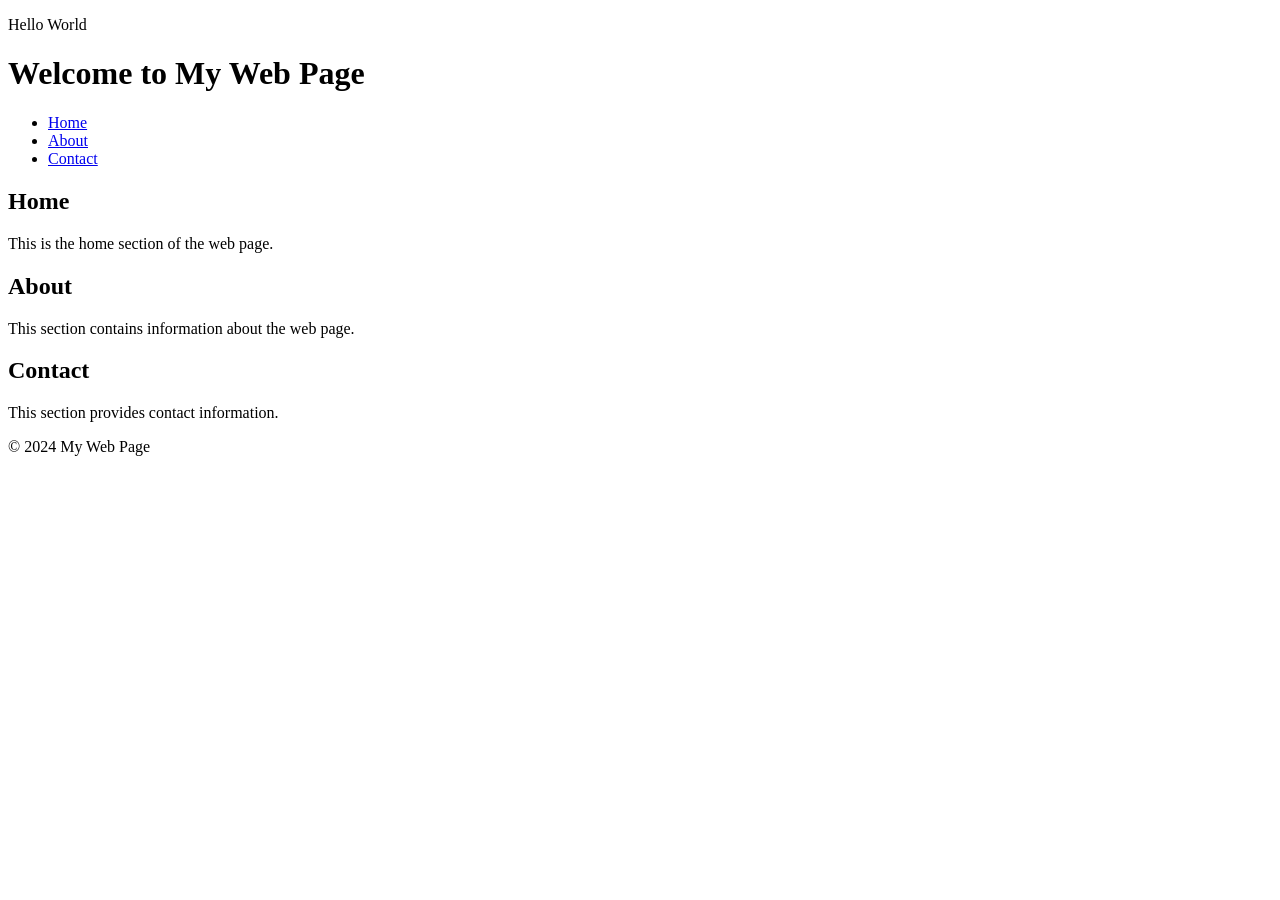
==== index.html @ 9c21f926 "hello world" ====
<!DOCTYPE html>
<html lang="en">
<head>
    <meta charset="UTF-8">
    <meta name="viewport" content="width=device-width, initial-scale=1.0">
    <title>My Web Page</title>
    <link rel="stylesheet" href="styles.css">
</head>
<body>
    <p>Hello World</p>
    <header>
        <h1>Welcome to My Web Page</h1>     
        <nav>
            <ul>
                <li><a href="#home" class-"nav-item">Home</a></li>
                <li><a href="#about">About</a></li>
                <li><a href="#contact">Contact</a></li>
            </ul>
        </nav>
    </header>
    <main>


        <section id="home">
            <h2>Home</h2>
            <p>This is the home section of the web page.</p>
        </section>
        <section id="about">
            <h2>About</h2>
            <p>This section contains information about the web page.</p>
        </section>
        <section id="contact">
            <h2>Contact</h2>
            <p>This section provides contact information.</p>
        </section>
    </main>
    <footer>
        <p>&copy; 2024 My Web Page</p>
    </footer>
</body>


</html>
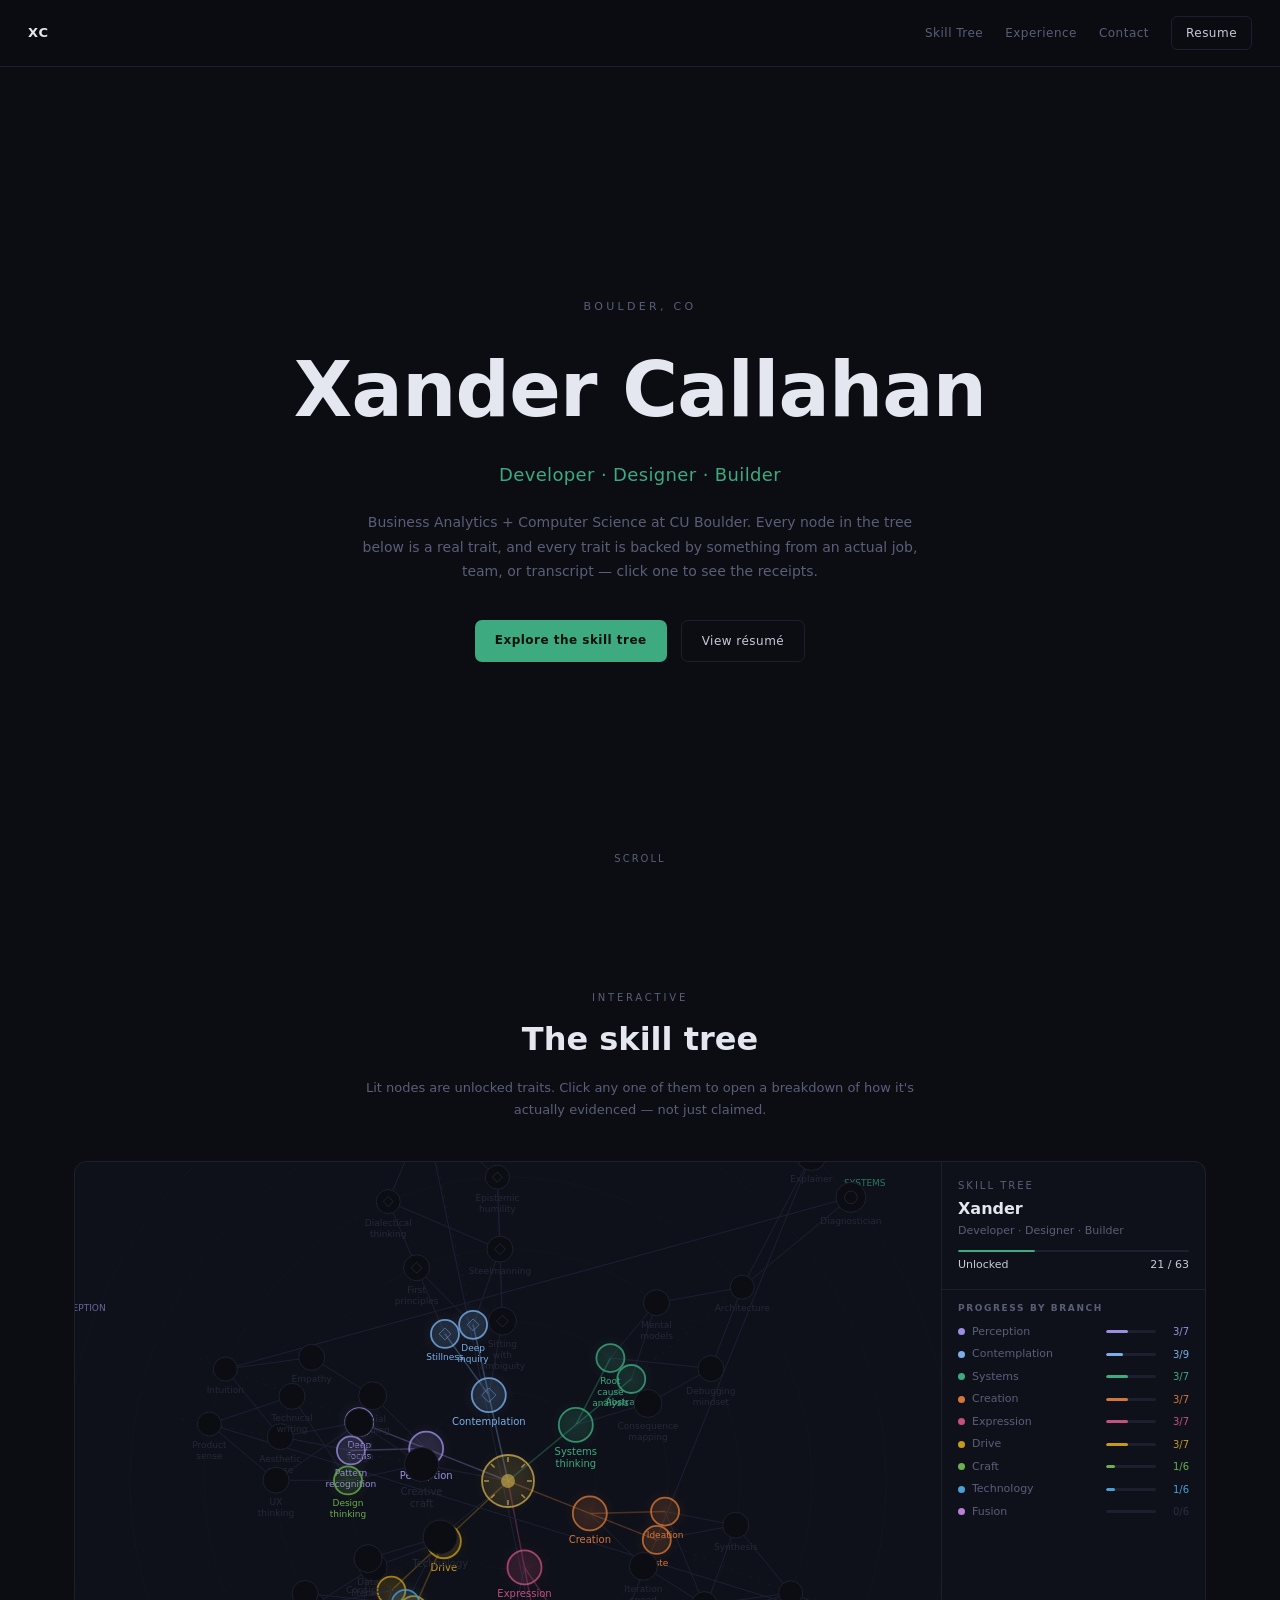
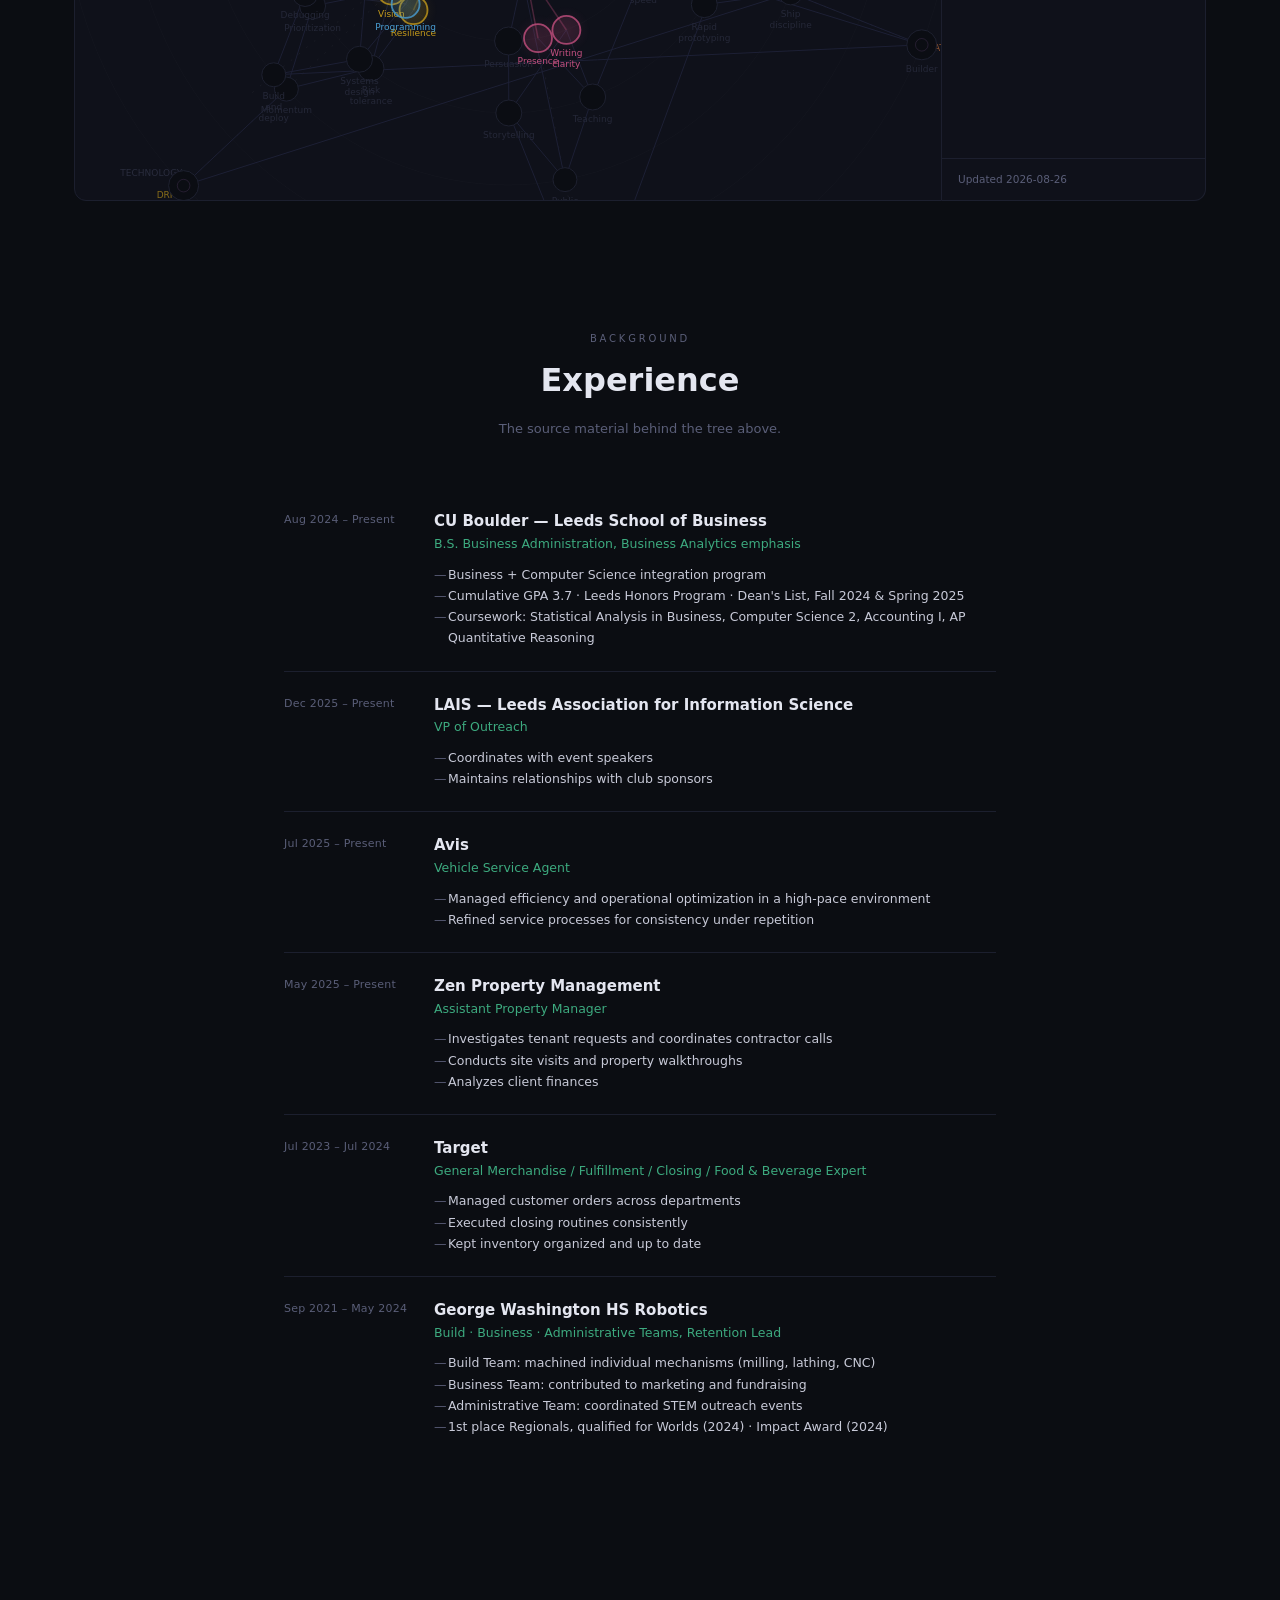
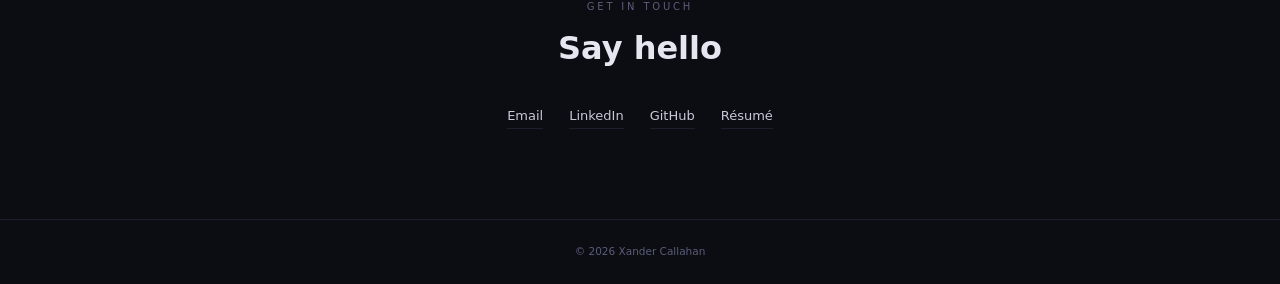
==== commit e4adc26f: "Rebuild site as an interactive resume-backed skill tree Replaces the placeholder page with a hero, a" ====
--- a/index.html
+++ b/index.html
@@ -1,43 +1,94 @@
 <!DOCTYPE html>
 <html lang="en">
 <head>
-    <meta charset="UTF-8">
-    <meta name="viewport" content="width=device-width, initial-scale=1.0">
-    <title>My Web Page</title>
-    <link rel="stylesheet" href="styles.css">
+<meta charset="UTF-8">
+<meta name="viewport" content="width=device-width, initial-scale=1.0">
+<title>Xander Callahan</title>
+<meta name="description" content="Xander Callahan — an interactive skill tree grounded in real experience.">
+<link rel="stylesheet" href="css/style.css">
 </head>
 <body>
-    <p>Hello World</p>
-    <header>
-        <h1>Welcome to My Web Page</h1>     
-        <nav>
-            <ul>
-                <li><a href="#home" class-"nav-item">Home</a></li>
-                <li><a href="#about">About</a></li>
-                <li><a href="#contact">Contact</a></li>
-            </ul>
-        </nav>
-    </header>
-    <main>
 
+<nav id="nav">
+  <a class="nav-mark" href="#hero">XC</a>
+  <div class="nav-links">
+    <a href="#tree-section">Skill Tree</a>
+    <a href="#experience">Experience</a>
+    <a href="#contact">Contact</a>
+    <a class="nav-cta" href="assets/resume.pdf" target="_blank" rel="noopener">Resume</a>
+  </div>
+</nav>
 
-        <section id="home">
-            <h2>Home</h2>
-            <p>This is the home section of the web page.</p>
-        </section>
-        <section id="about">
-            <h2>About</h2>
-            <p>This section contains information about the web page.</p>
-        </section>
-        <section id="contact">
-            <h2>Contact</h2>
-            <p>This section provides contact information.</p>
-        </section>
-    </main>
-    <footer>
-        <p>&copy; 2024 My Web Page</p>
-    </footer>
+<section id="hero">
+  <div class="hero-eyebrow">Boulder, CO</div>
+  <h1 class="hero-name">Xander Callahan</h1>
+  <div class="hero-title">Developer · Designer · Builder</div>
+  <p class="hero-sub">
+    Business Analytics + Computer Science at CU Boulder. Every node in the tree below
+    is a real trait, and every trait is backed by something from an actual job, team,
+    or transcript — click one to see the receipts.
+  </p>
+  <div class="hero-links">
+    <a class="hero-btn primary" href="#tree-section">Explore the skill tree</a>
+    <a class="hero-btn secondary" href="assets/resume.pdf" target="_blank" rel="noopener">View résumé</a>
+  </div>
+  <div class="hero-scroll">Scroll</div>
+</section>
+
+<section id="tree-section">
+  <div class="sec-head">
+    <div class="sec-eyebrow">Interactive</div>
+    <h2 class="sec-title">The skill tree</h2>
+    <p class="sec-desc">Lit nodes are unlocked traits. Click any one of them to open a breakdown of how it's actually evidenced — not just claimed.</p>
+  </div>
+
+  <div id="tree-app">
+    <div id="canvas-wrap"><canvas id="c"></canvas></div>
+    <div id="panel">
+      <div class="p-header">
+        <h1>Skill Tree</h1>
+        <div class="p-name" id="p-name">—</div>
+        <div class="p-title" id="p-title">—</div>
+        <div class="p-bar-wrap"><div class="p-bar" id="p-bar" style="width:0%"></div></div>
+        <div class="pts"><span>Unlocked</span><span><span id="pts-u">0</span> / <span id="pts-t">0</span></span></div>
+      </div>
+      <div class="stats"><div class="sec-lbl">Progress by branch</div><div id="cat-stats"></div></div>
+      <div class="hint" id="foot">Updated —<br>Click any lit node to open its evidence.</div>
+    </div>
+  </div>
+</section>
+
+<section id="experience">
+  <div class="sec-head">
+    <div class="sec-eyebrow">Background</div>
+    <h2 class="sec-title">Experience</h2>
+    <p class="sec-desc">The source material behind the tree above.</p>
+  </div>
+  <div class="timeline" id="timeline"></div>
+</section>
+
+<section id="contact">
+  <div class="sec-head" style="padding-top:0">
+    <div class="sec-eyebrow">Get in touch</div>
+    <h2 class="sec-title">Say hello</h2>
+  </div>
+  <div class="contact-links">
+    <a href="mailto:xander.callahan@colorado.edu">Email</a>
+    <a href="https://www.linkedin.com/in/alexander-y-callahan" target="_blank" rel="noopener">LinkedIn</a>
+    <a href="https://github.com/Why-Not-X" target="_blank" rel="noopener">GitHub</a>
+    <a href="assets/resume.pdf" target="_blank" rel="noopener">Résumé</a>
+  </div>
+</section>
+
+<footer>&copy; 2026 Xander Callahan</footer>
+
+<div id="modal-backdrop">
+  <div id="modal" role="dialog" aria-modal="true"></div>
+</div>
+
+<script src="js/tree.js"></script>
+<script src="js/render.js"></script>
+<script src="js/evidence.js"></script>
+<script src="js/main.js"></script>
 </body>
-
-
-</html>+</html>
--- a/css/style.css
+++ b/css/style.css
@@ -0,0 +1,186 @@
+:root {
+  --bg: #0b0d12;
+  --bg2: #0f111a;
+  --bg3: #12141f;
+  --border: #1c1f2e;
+  --text: #c8cad8;
+  --text-bright: #e4e6f0;
+  --muted: #5a5e78;
+  --accent: #3daa7f;
+}
+
+* { box-sizing: border-box; margin: 0; padding: 0; }
+
+html { scroll-behavior: smooth; }
+
+body {
+  background: var(--bg);
+  color: var(--text);
+  font-family: 'Segoe UI', system-ui, -apple-system, sans-serif;
+  line-height: 1.5;
+}
+
+a { color: inherit; }
+
+section { position: relative; }
+
+.wrap { max-width: 1100px; margin: 0 auto; padding: 0 24px; }
+
+/* ── Nav ─────────────────────────────────────────────────────────────────── */
+#nav {
+  position: fixed; top: 0; left: 0; right: 0; z-index: 50;
+  display: flex; align-items: center; justify-content: space-between;
+  padding: 16px 28px;
+  background: rgba(11,13,18,0.75);
+  backdrop-filter: blur(10px);
+  border-bottom: 1px solid var(--border);
+}
+.nav-mark { font-size: 13px; font-weight: 600; letter-spacing: .08em; color: var(--text-bright); text-decoration: none; }
+.nav-links { display: flex; gap: 22px; align-items: center; }
+.nav-links a { font-size: 12px; color: var(--muted); text-decoration: none; letter-spacing: .04em; transition: color .15s; }
+.nav-links a:hover { color: var(--text-bright); }
+.nav-cta {
+  font-size: 11px; padding: 7px 14px; border: 1px solid var(--border); border-radius: 6px;
+  color: var(--text) !important; letter-spacing: .04em; transition: border-color .15s, color .15s;
+}
+.nav-cta:hover { border-color: var(--accent); color: var(--accent) !important; }
+
+/* ── Hero ────────────────────────────────────────────────────────────────── */
+#hero {
+  min-height: 100vh; display: flex; flex-direction: column; align-items: center; justify-content: center;
+  text-align: center; padding: 120px 24px 60px;
+}
+.hero-eyebrow { font-size: 11px; letter-spacing: .3em; text-transform: uppercase; color: var(--muted); margin-bottom: 18px; }
+.hero-name { font-size: clamp(38px, 7vw, 76px); font-weight: 700; color: var(--text-bright); letter-spacing: -0.01em; }
+.hero-title { font-size: clamp(14px, 2vw, 18px); color: var(--accent); margin-top: 14px; letter-spacing: .02em; }
+.hero-sub { max-width: 560px; margin: 22px auto 0; font-size: 14px; color: var(--muted); line-height: 1.75; }
+.hero-links { display: flex; gap: 14px; margin-top: 36px; flex-wrap: wrap; justify-content: center; }
+.hero-btn {
+  font-size: 12px; padding: 11px 20px; border-radius: 7px; text-decoration: none;
+  letter-spacing: .04em; transition: transform .15s, border-color .15s, background .15s;
+}
+.hero-btn.primary { background: var(--accent); color: #08110d; font-weight: 600; }
+.hero-btn.primary:hover { transform: translateY(-1px); }
+.hero-btn.secondary { border: 1px solid var(--border); color: var(--text); }
+.hero-btn.secondary:hover { border-color: var(--muted); }
+.hero-scroll { position: absolute; bottom: 34px; font-size: 10px; letter-spacing: .2em; color: var(--muted); text-transform: uppercase; animation: bob 2.4s ease-in-out infinite; }
+@keyframes bob { 0%,100%{ transform: translateY(0);} 50%{ transform: translateY(6px);} }
+
+/* ── Section headers ─────────────────────────────────────────────────────── */
+.sec-head { text-align: center; padding: 70px 24px 8px; }
+.sec-eyebrow { font-size: 10px; letter-spacing: .28em; text-transform: uppercase; color: var(--muted); }
+.sec-title { font-size: clamp(22px, 3.4vw, 32px); color: var(--text-bright); margin-top: 10px; font-weight: 600; }
+.sec-desc { max-width: 560px; margin: 14px auto 0; font-size: 13px; color: var(--muted); line-height: 1.7; }
+
+/* ── Skill tree section ──────────────────────────────────────────────────── */
+#tree-section { padding: 20px 0 40px; }
+#tree-app {
+  display: flex; height: 640px; max-width: 1180px; margin: 32px auto 0; padding: 0 24px;
+  gap: 0;
+}
+#canvas-wrap {
+  flex: 1; position: relative; overflow: hidden;
+  background: var(--bg2); border: 1px solid var(--border); border-radius: 12px 0 0 12px;
+  min-width: 0;
+}
+canvas { display: block; position: absolute; top: 0; left: 0; }
+
+#panel {
+  width: 264px; background: var(--bg2); border: 1px solid var(--border); border-left: none;
+  border-radius: 0 12px 12px 0;
+  display: flex; flex-direction: column; flex-shrink: 0; overflow-y: auto;
+}
+.p-header { padding: 16px; border-bottom: 1px solid var(--border); }
+.p-header h1 { font-size: 10px; letter-spacing: .2em; text-transform: uppercase; color: var(--muted); font-weight: 500; }
+.p-name { font-size: 16px; font-weight: 600; color: var(--text-bright); margin-top: 4px; }
+.p-title { font-size: 11px; color: var(--muted); margin-top: 2px; }
+.p-bar-wrap { height: 2px; background: var(--border); margin-top: 10px; border-radius: 1px; overflow: hidden; }
+.p-bar { height: 100%; border-radius: 1px; background: var(--accent); transition: width .4s; }
+.pts { font-size: 11px; color: var(--muted); margin-top: 5px; display: flex; justify-content: space-between; }
+.pts span { color: var(--text); }
+
+.stats { padding: 12px 16px; }
+.sec-lbl { font-size: 9px; letter-spacing: .18em; text-transform: uppercase; color: var(--muted); margin-bottom: 8px; font-weight: 600; }
+.cat-row { display: flex; align-items: center; gap: 7px; margin-bottom: 6px; }
+.cat-dot { width: 7px; height: 7px; border-radius: 50%; flex-shrink: 0; }
+.cat-name { font-size: 11px; color: var(--muted); flex: 1; }
+.cat-bw { width: 50px; height: 3px; background: var(--border); border-radius: 2px; overflow: hidden; }
+.cat-bf { height: 100%; border-radius: 2px; transition: width .3s; }
+.cat-ct { font-size: 10px; min-width: 26px; text-align: right; }
+
+.hint { padding: 12px 16px; border-top: 1px solid var(--border); margin-top: auto; font-size: 10.5px; color: var(--muted); line-height: 1.6; }
+
+/* ── Evidence pop-out modal ──────────────────────────────────────────────── */
+#modal-backdrop {
+  position: fixed; inset: 0; background: rgba(6,7,10,0.7); backdrop-filter: blur(3px);
+  display: flex; align-items: center; justify-content: center; z-index: 100;
+  opacity: 0; pointer-events: none; transition: opacity .18s;
+  padding: 24px;
+}
+#modal-backdrop.open { opacity: 1; pointer-events: auto; }
+#modal {
+  width: 100%; max-width: 480px; max-height: 84vh; overflow-y: auto;
+  background: var(--bg3); border: 1px solid var(--border); border-radius: 14px;
+  padding: 26px 26px 20px;
+  transform: translateY(8px) scale(.98); transition: transform .18s;
+}
+#modal-backdrop.open #modal { transform: translateY(0) scale(1); }
+.m-close {
+  position: absolute; top: 14px; right: 18px; background: none; border: none; color: var(--muted);
+  font-size: 20px; cursor: pointer; line-height: 1; padding: 4px;
+}
+.m-close:hover { color: var(--text-bright); }
+.m-badge { font-size: 9px; letter-spacing: .12em; text-transform: uppercase; padding: 3px 9px; border-radius: 4px; display: inline-block; }
+.m-name { font-size: 20px; font-weight: 700; color: var(--text-bright); margin-top: 10px; }
+.m-desc { font-size: 13px; color: #9a9db4; line-height: 1.7; margin-top: 8px; }
+
+.m-gauge-wrap { margin-top: 20px; }
+.m-gauge-row { display: flex; align-items: baseline; justify-content: space-between; }
+.m-gauge-lbl { font-size: 9px; letter-spacing: .18em; text-transform: uppercase; color: var(--muted); font-weight: 600; }
+.m-gauge-val { font-size: 12px; font-weight: 600; }
+.m-gauge-dots { display: flex; gap: 5px; margin-top: 8px; }
+.m-dot { flex: 1; height: 6px; border-radius: 3px; background: var(--border); }
+.m-dot.on { background: var(--dot-color, var(--accent)); }
+.m-gauge-summary { font-size: 12.5px; color: var(--text); line-height: 1.7; margin-top: 12px; }
+
+.m-evidence { margin-top: 20px; }
+.m-evidence-item { padding: 10px 0; border-top: 1px solid var(--border); }
+.m-evidence-item:first-child { border-top: none; }
+.m-ev-src { font-size: 10.5px; color: var(--muted); margin-bottom: 3px; }
+.m-ev-src b { color: var(--text); font-weight: 600; }
+.m-ev-detail { font-size: 12.5px; color: var(--text); line-height: 1.6; }
+
+.m-no-evidence { font-size: 12px; color: var(--muted); margin-top: 18px; font-style: italic; }
+
+.m-req { font-size: 11px; color: var(--muted); margin-top: 18px; padding-top: 14px; border-top: 1px solid var(--border); }
+
+.m-shadow { margin-top: 14px; padding: 10px 12px; border-left: 2px solid #5a2020; background: #110909; border-radius: 0 6px 6px 0; }
+.m-shadow-lbl { font-size: 9px; letter-spacing: .14em; text-transform: uppercase; color: #6b3030; margin-bottom: 3px; }
+.m-shadow-txt { font-size: 11.5px; color: #7a4444; line-height: 1.55; }
+
+/* ── Experience timeline ─────────────────────────────────────────────────── */
+#experience { padding: 20px 0 80px; }
+.timeline { max-width: 760px; margin: 40px auto 0; padding: 0 24px; }
+.tl-item { display: grid; grid-template-columns: 130px 1fr; gap: 20px; padding: 22px 0; border-top: 1px solid var(--border); }
+.tl-item:first-child { border-top: none; }
+.tl-dates { font-size: 11px; color: var(--muted); padding-top: 2px; letter-spacing: .02em; }
+.tl-org { font-size: 15px; font-weight: 600; color: var(--text-bright); }
+.tl-role { font-size: 12.5px; color: var(--accent); margin-top: 2px; }
+.tl-bullets { margin-top: 10px; }
+.tl-bullets li { font-size: 12.5px; color: var(--text); line-height: 1.7; list-style: none; padding-left: 14px; position: relative; }
+.tl-bullets li::before { content: '—'; position: absolute; left: 0; color: var(--muted); }
+
+/* ── Footer / contact ─────────────────────────────────────────────────────── */
+#contact { padding: 60px 24px 90px; text-align: center; }
+.contact-links { display: flex; gap: 26px; justify-content: center; flex-wrap: wrap; margin-top: 26px; }
+.contact-links a { font-size: 13px; color: var(--text); text-decoration: none; border-bottom: 1px solid var(--border); padding-bottom: 2px; transition: color .15s, border-color .15s; }
+.contact-links a:hover { color: var(--accent); border-color: var(--accent); }
+footer { text-align: center; padding: 24px; font-size: 10.5px; color: var(--muted); border-top: 1px solid var(--border); }
+
+/* ── Responsive ───────────────────────────────────────────────────────────── */
+@media (max-width: 820px) {
+  #tree-app { flex-direction: column; height: auto; padding: 0 16px; }
+  #canvas-wrap { height: 460px; border-radius: 12px 12px 0 0; }
+  #panel { width: 100%; border-radius: 0 0 12px 12px; border-left: 1px solid var(--border); border-top: none; max-height: 320px; }
+  .tl-item { grid-template-columns: 1fr; gap: 6px; }
+}
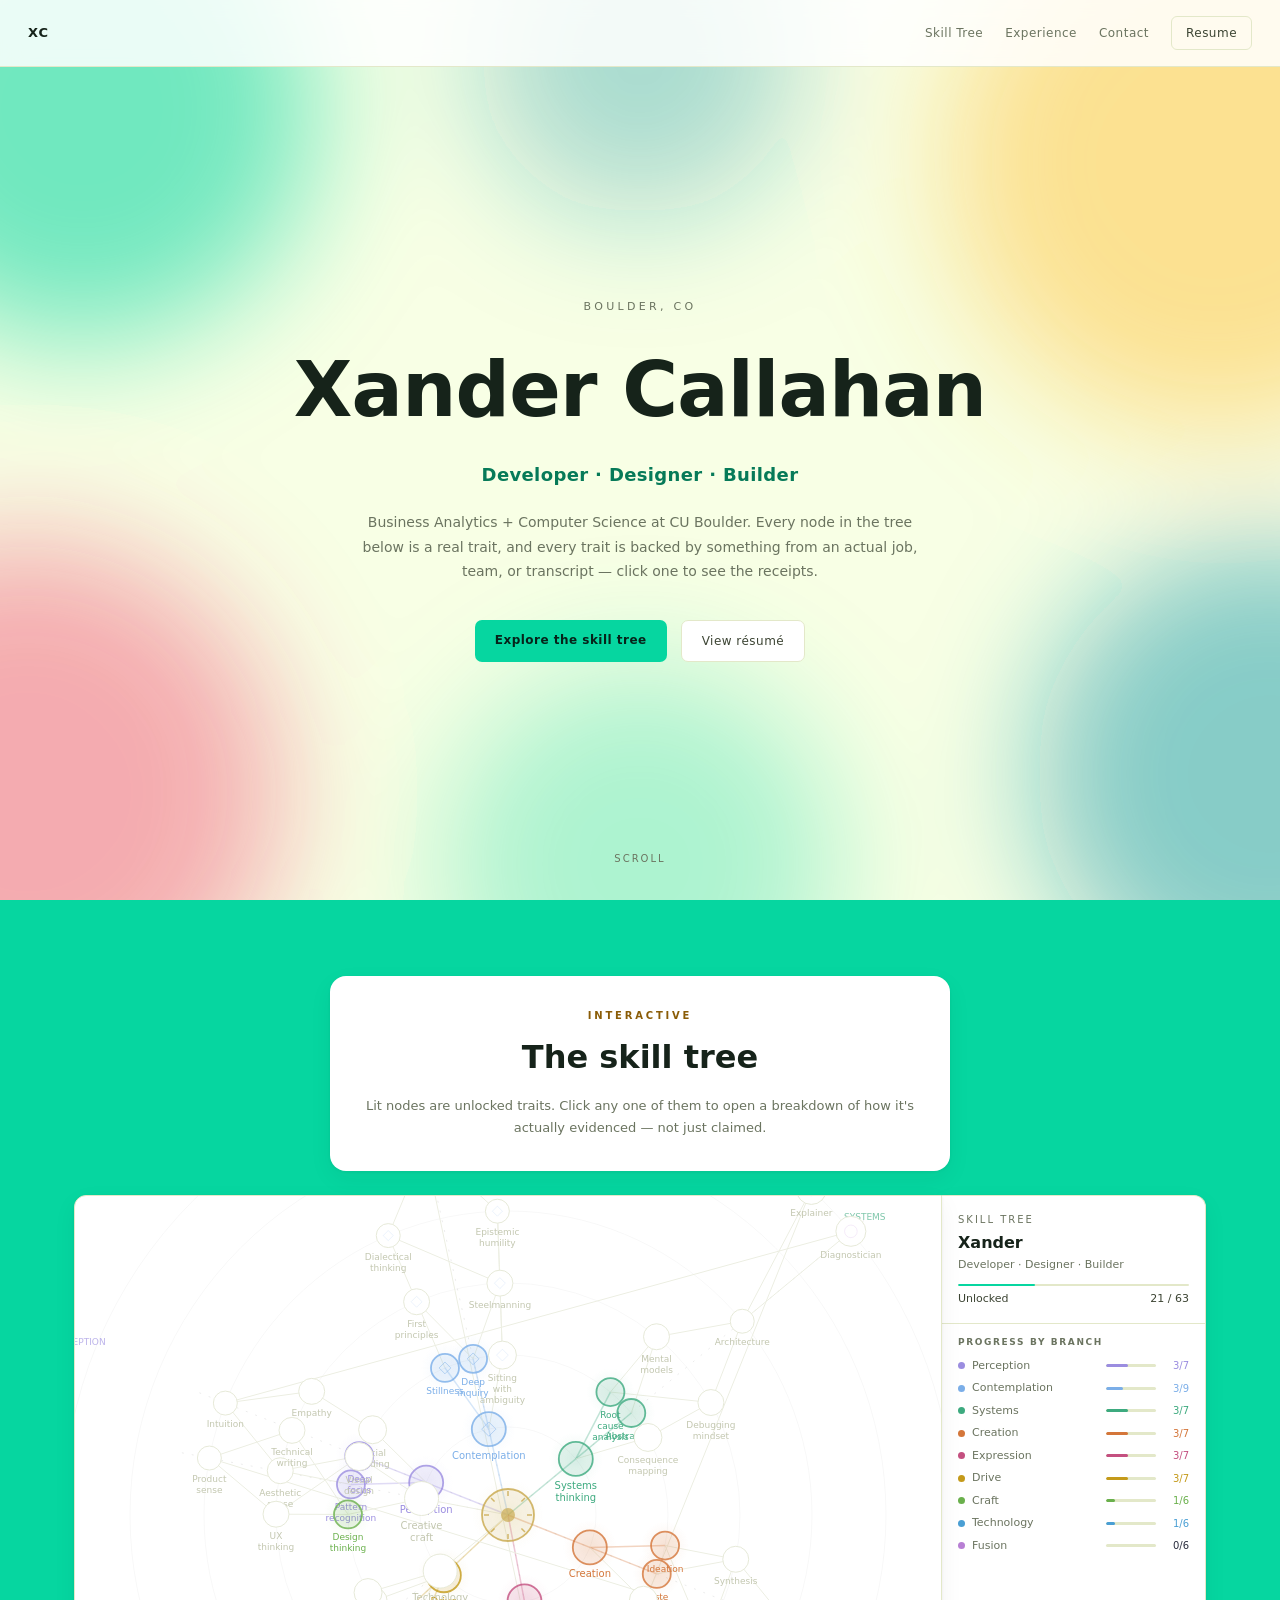
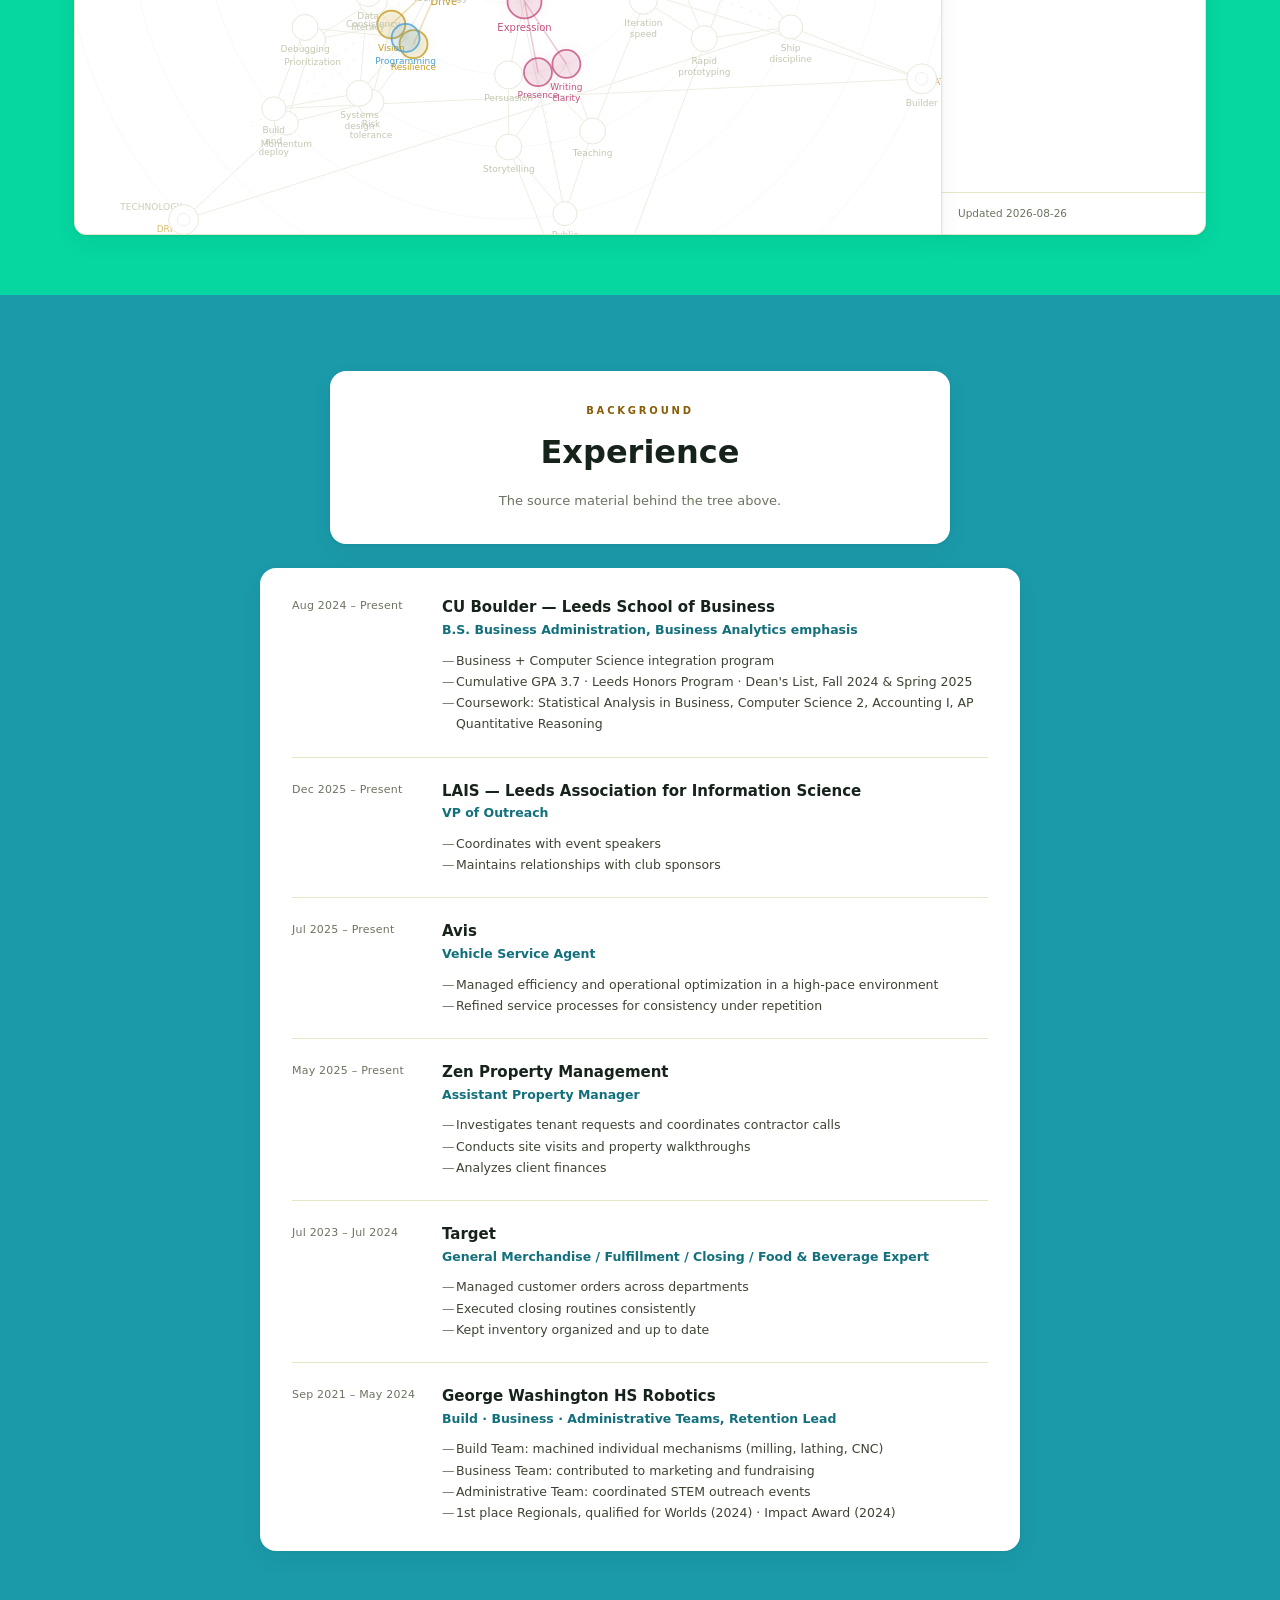
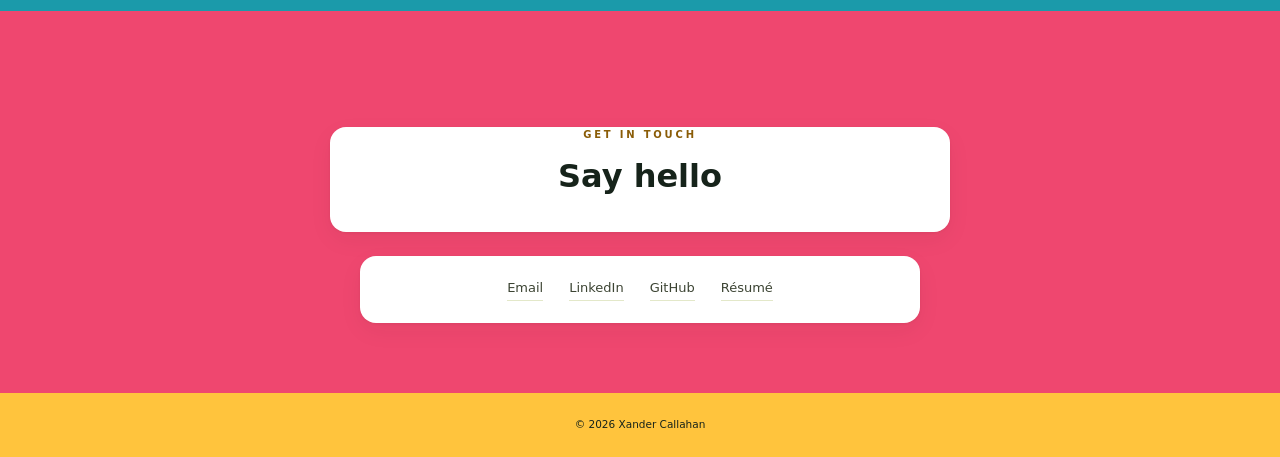
==== commit 2477c908: "Rework site to a full light theme with the brand palette Switches from the dark canvas theme to a li" ====
--- a/index.html
+++ b/index.html
@@ -20,19 +20,51 @@
 </nav>
 
 <section id="hero">
-  <div class="hero-eyebrow">Boulder, CO</div>
-  <h1 class="hero-name">Xander Callahan</h1>
-  <div class="hero-title">Developer · Designer · Builder</div>
-  <p class="hero-sub">
-    Business Analytics + Computer Science at CU Boulder. Every node in the tree below
-    is a real trait, and every trait is backed by something from an actual job, team,
-    or transcript — click one to see the receipts.
-  </p>
-  <div class="hero-links">
-    <a class="hero-btn primary" href="#tree-section">Explore the skill tree</a>
-    <a class="hero-btn secondary" href="assets/resume.pdf" target="_blank" rel="noopener">View résumé</a>
+  <svg class="hero-art" viewBox="0 0 1600 1000" preserveAspectRatio="xMidYMid slice" aria-hidden="true">
+    <defs>
+      <filter id="heroBlur" x="-50%" y="-50%" width="200%" height="200%">
+        <feGaussianBlur stdDeviation="70" />
+      </filter>
+    </defs>
+    <g filter="url(#heroBlur)">
+      <circle cx="180" cy="120" r="260" fill="#06D6A0" opacity="0.55" />
+      <circle cx="1440" cy="180" r="300" fill="#FFC43D" opacity="0.5" />
+      <circle cx="120" cy="880" r="280" fill="#EF476F" opacity="0.45" />
+      <circle cx="1500" cy="860" r="260" fill="#1B9AAA" opacity="0.5" />
+      <circle cx="800" cy="60" r="180" fill="#1B9AAA" opacity="0.35" />
+      <circle cx="800" cy="960" r="220" fill="#06D6A0" opacity="0.3" />
+    </g>
+  </svg>
+  <svg class="hero-art hero-art-vivid" viewBox="0 0 1600 1000" preserveAspectRatio="xMidYMid slice" aria-hidden="true">
+    <defs>
+      <filter id="heroBlurVivid" x="-50%" y="-50%" width="200%" height="200%">
+        <feGaussianBlur stdDeviation="34" />
+      </filter>
+    </defs>
+    <g filter="url(#heroBlurVivid)">
+      <circle cx="180" cy="120" r="260" fill="#06D6A0" opacity="0.95" />
+      <circle cx="1440" cy="180" r="300" fill="#FFC43D" opacity="0.9" />
+      <circle cx="120" cy="880" r="280" fill="#EF476F" opacity="0.85" />
+      <circle cx="1500" cy="860" r="260" fill="#1B9AAA" opacity="0.9" />
+      <circle cx="800" cy="60" r="180" fill="#1B9AAA" opacity="0.75" />
+      <circle cx="800" cy="960" r="220" fill="#06D6A0" opacity="0.7" />
+    </g>
+  </svg>
+  <div class="hero-content">
+    <div class="hero-eyebrow">Boulder, CO</div>
+    <h1 class="hero-name">Xander Callahan</h1>
+    <div class="hero-title">Developer · Designer · Builder</div>
+    <p class="hero-sub">
+      Business Analytics + Computer Science at CU Boulder. Every node in the tree below
+      is a real trait, and every trait is backed by something from an actual job, team,
+      or transcript — click one to see the receipts.
+    </p>
+    <div class="hero-links">
+      <a class="hero-btn primary" href="#tree-section">Explore the skill tree</a>
+      <a class="hero-btn secondary" href="assets/resume.pdf" target="_blank" rel="noopener">View résumé</a>
+    </div>
+    <div class="hero-scroll">Scroll</div>
   </div>
-  <div class="hero-scroll">Scroll</div>
 </section>
 
 <section id="tree-section">
--- a/css/style.css
+++ b/css/style.css
@@ -1,12 +1,27 @@
 :root {
-  --bg: #0b0d12;
-  --bg2: #0f111a;
-  --bg3: #12141f;
-  --border: #1c1f2e;
-  --text: #c8cad8;
-  --text-bright: #e4e6f0;
-  --muted: #5a5e78;
-  --accent: #3daa7f;
+  --bg: #FFFFFF;
+  --bg2: #FFFFFF;
+  --bg3: #FFFFFF;
+  --border: #E3E8C9;
+  --text: #3c4433;
+  --text-bright: #16231a;
+  --muted: #6b7460;
+  --shadow: 0 1px 3px rgba(30, 40, 10, 0.06), 0 8px 24px rgba(30, 40, 10, 0.05);
+
+  /* Bright fills — buttons, bars, badges, borders. Not for small text (contrast). */
+  --accent: #06D6A0;
+  --cyan: #1B9AAA;
+  --pink: #EF476F;
+  --gold: #FFC43D;
+
+  /* Darkened variants — safe for text/links on the light background. */
+  --accent-text: #067a58;
+  --cyan-text: #12707c;
+  --pink-text: #b32b52;
+  --gold-text: #8a5c07;
+
+  /* Exact palette — used full-strength as section backgrounds. */
+  --cream: #F8FFE5;
 }
 
 * { box-sizing: border-box; margin: 0; padding: 0; }
@@ -31,7 +46,7 @@
   position: fixed; top: 0; left: 0; right: 0; z-index: 50;
   display: flex; align-items: center; justify-content: space-between;
   padding: 16px 28px;
-  background: rgba(11,13,18,0.75);
+  background: rgba(255, 255, 255, 0.85);
   backdrop-filter: blur(10px);
   border-bottom: 1px solid var(--border);
 }
@@ -43,44 +58,70 @@
   font-size: 11px; padding: 7px 14px; border: 1px solid var(--border); border-radius: 6px;
   color: var(--text) !important; letter-spacing: .04em; transition: border-color .15s, color .15s;
 }
-.nav-cta:hover { border-color: var(--accent); color: var(--accent) !important; }
+.nav-cta:hover { border-color: var(--accent); color: var(--accent-text) !important; }
 
 /* ── Hero ────────────────────────────────────────────────────────────────── */
 #hero {
+  min-height: 100vh; overflow: hidden;
+  background: var(--cream);
+}
+.hero-art {
+  position: absolute; inset: 0; width: 100%; height: 100%;
+  z-index: 0; pointer-events: none;
+}
+.hero-art-vivid {
+  opacity: 0;
+  filter: saturate(1.8) brightness(1.08);
+  transition: opacity .3s ease;
+  -webkit-mask-image: radial-gradient(circle 190px at var(--mx, 50%) var(--my, 50%), black 0%, transparent 100%);
+  mask-image: radial-gradient(circle 190px at var(--mx, 50%) var(--my, 50%), black 0%, transparent 100%);
+}
+#hero:hover .hero-art-vivid { opacity: 1; }
+.hero-content {
+  position: relative; z-index: 1;
   min-height: 100vh; display: flex; flex-direction: column; align-items: center; justify-content: center;
   text-align: center; padding: 120px 24px 60px;
 }
 .hero-eyebrow { font-size: 11px; letter-spacing: .3em; text-transform: uppercase; color: var(--muted); margin-bottom: 18px; }
 .hero-name { font-size: clamp(38px, 7vw, 76px); font-weight: 700; color: var(--text-bright); letter-spacing: -0.01em; }
-.hero-title { font-size: clamp(14px, 2vw, 18px); color: var(--accent); margin-top: 14px; letter-spacing: .02em; }
+.hero-title { font-size: clamp(14px, 2vw, 18px); color: var(--accent-text); margin-top: 14px; letter-spacing: .02em; font-weight: 600; }
 .hero-sub { max-width: 560px; margin: 22px auto 0; font-size: 14px; color: var(--muted); line-height: 1.75; }
 .hero-links { display: flex; gap: 14px; margin-top: 36px; flex-wrap: wrap; justify-content: center; }
 .hero-btn {
   font-size: 12px; padding: 11px 20px; border-radius: 7px; text-decoration: none;
   letter-spacing: .04em; transition: transform .15s, border-color .15s, background .15s;
 }
-.hero-btn.primary { background: var(--accent); color: #08110d; font-weight: 600; }
+.hero-btn.primary { background: var(--accent); color: #07231a; font-weight: 600; }
 .hero-btn.primary:hover { transform: translateY(-1px); }
-.hero-btn.secondary { border: 1px solid var(--border); color: var(--text); }
+.hero-btn.secondary { border: 1px solid var(--border); color: var(--text); background: var(--bg2); }
 .hero-btn.secondary:hover { border-color: var(--muted); }
 .hero-scroll { position: absolute; bottom: 34px; font-size: 10px; letter-spacing: .2em; color: var(--muted); text-transform: uppercase; animation: bob 2.4s ease-in-out infinite; }
 @keyframes bob { 0%,100%{ transform: translateY(0);} 50%{ transform: translateY(6px);} }
 
 /* ── Section headers ─────────────────────────────────────────────────────── */
-.sec-head { text-align: center; padding: 70px 24px 8px; }
-.sec-eyebrow { font-size: 10px; letter-spacing: .28em; text-transform: uppercase; color: var(--muted); }
+.sec-head {
+  text-align: center;
+  width: min(620px, calc(100% - 40px));
+  margin: 56px auto 0;
+  padding: 32px 28px;
+  background: #FFFFFF;
+  border-radius: 16px;
+  box-shadow: var(--shadow);
+}
+.sec-eyebrow { font-size: 10px; letter-spacing: .28em; text-transform: uppercase; color: var(--gold-text); font-weight: 700; }
 .sec-title { font-size: clamp(22px, 3.4vw, 32px); color: var(--text-bright); margin-top: 10px; font-weight: 600; }
 .sec-desc { max-width: 560px; margin: 14px auto 0; font-size: 13px; color: var(--muted); line-height: 1.7; }
 
 /* ── Skill tree section ──────────────────────────────────────────────────── */
-#tree-section { padding: 20px 0 40px; }
+#tree-section { padding: 20px 0 60px; background: var(--accent); }
 #tree-app {
-  display: flex; height: 640px; max-width: 1180px; margin: 32px auto 0; padding: 0 24px;
+  display: flex; height: 640px; max-width: 1180px; margin: 24px auto 0; padding: 0 24px;
   gap: 0;
 }
 #canvas-wrap {
   flex: 1; position: relative; overflow: hidden;
   background: var(--bg2); border: 1px solid var(--border); border-radius: 12px 0 0 12px;
+  box-shadow: var(--shadow);
   min-width: 0;
 }
 canvas { display: block; position: absolute; top: 0; left: 0; }
@@ -88,6 +129,7 @@
 #panel {
   width: 264px; background: var(--bg2); border: 1px solid var(--border); border-left: none;
   border-radius: 0 12px 12px 0;
+  box-shadow: var(--shadow);
   display: flex; flex-direction: column; flex-shrink: 0; overflow-y: auto;
 }
 .p-header { padding: 16px; border-bottom: 1px solid var(--border); }
@@ -112,7 +154,7 @@
 
 /* ── Evidence pop-out modal ──────────────────────────────────────────────── */
 #modal-backdrop {
-  position: fixed; inset: 0; background: rgba(6,7,10,0.7); backdrop-filter: blur(3px);
+  position: fixed; inset: 0; background: rgba(16, 20, 8, 0.55); backdrop-filter: blur(3px);
   display: flex; align-items: center; justify-content: center; z-index: 100;
   opacity: 0; pointer-events: none; transition: opacity .18s;
   padding: 24px;
@@ -121,6 +163,7 @@
 #modal {
   width: 100%; max-width: 480px; max-height: 84vh; overflow-y: auto;
   background: var(--bg3); border: 1px solid var(--border); border-radius: 14px;
+  box-shadow: 0 20px 60px rgba(20, 30, 10, 0.18);
   padding: 26px 26px 20px;
   transform: translateY(8px) scale(.98); transition: transform .18s;
 }
@@ -132,7 +175,7 @@
 .m-close:hover { color: var(--text-bright); }
 .m-badge { font-size: 9px; letter-spacing: .12em; text-transform: uppercase; padding: 3px 9px; border-radius: 4px; display: inline-block; }
 .m-name { font-size: 20px; font-weight: 700; color: var(--text-bright); margin-top: 10px; }
-.m-desc { font-size: 13px; color: #9a9db4; line-height: 1.7; margin-top: 8px; }
+.m-desc { font-size: 13px; color: var(--muted); line-height: 1.7; margin-top: 8px; }
 
 .m-gauge-wrap { margin-top: 20px; }
 .m-gauge-row { display: flex; align-items: baseline; justify-content: space-between; }
@@ -154,33 +197,48 @@
 
 .m-req { font-size: 11px; color: var(--muted); margin-top: 18px; padding-top: 14px; border-top: 1px solid var(--border); }
 
-.m-shadow { margin-top: 14px; padding: 10px 12px; border-left: 2px solid #5a2020; background: #110909; border-radius: 0 6px 6px 0; }
-.m-shadow-lbl { font-size: 9px; letter-spacing: .14em; text-transform: uppercase; color: #6b3030; margin-bottom: 3px; }
-.m-shadow-txt { font-size: 11.5px; color: #7a4444; line-height: 1.55; }
+.m-shadow { margin-top: 14px; padding: 10px 12px; border-left: 2px solid var(--pink); background: #FDEEF2; border-radius: 0 6px 6px 0; }
+.m-shadow-lbl { font-size: 9px; letter-spacing: .14em; text-transform: uppercase; color: #9c2c50; margin-bottom: 3px; }
+.m-shadow-txt { font-size: 11.5px; color: #7a2038; line-height: 1.55; }
 
 /* ── Experience timeline ─────────────────────────────────────────────────── */
-#experience { padding: 20px 0 80px; }
-.timeline { max-width: 760px; margin: 40px auto 0; padding: 0 24px; }
+#experience { padding: 20px 0 60px; background: var(--cyan); }
+.timeline {
+  width: min(760px, calc(100% - 40px));
+  margin: 24px auto 0;
+  padding: 6px 32px;
+  background: #FFFFFF;
+  border-radius: 16px;
+  box-shadow: var(--shadow);
+}
 .tl-item { display: grid; grid-template-columns: 130px 1fr; gap: 20px; padding: 22px 0; border-top: 1px solid var(--border); }
 .tl-item:first-child { border-top: none; }
 .tl-dates { font-size: 11px; color: var(--muted); padding-top: 2px; letter-spacing: .02em; }
 .tl-org { font-size: 15px; font-weight: 600; color: var(--text-bright); }
-.tl-role { font-size: 12.5px; color: var(--accent); margin-top: 2px; }
+.tl-role { font-size: 12.5px; color: var(--cyan-text); margin-top: 2px; font-weight: 600; }
 .tl-bullets { margin-top: 10px; }
 .tl-bullets li { font-size: 12.5px; color: var(--text); line-height: 1.7; list-style: none; padding-left: 14px; position: relative; }
 .tl-bullets li::before { content: '—'; position: absolute; left: 0; color: var(--muted); }
 
 /* ── Footer / contact ─────────────────────────────────────────────────────── */
-#contact { padding: 60px 24px 90px; text-align: center; }
-.contact-links { display: flex; gap: 26px; justify-content: center; flex-wrap: wrap; margin-top: 26px; }
+#contact { padding: 60px 24px 70px; text-align: center; background: var(--pink); }
+.contact-links {
+  display: flex; gap: 26px; justify-content: center; flex-wrap: wrap;
+  width: min(560px, calc(100% - 40px));
+  margin: 24px auto 0;
+  padding: 22px 28px;
+  background: #FFFFFF;
+  border-radius: 16px;
+  box-shadow: var(--shadow);
+}
 .contact-links a { font-size: 13px; color: var(--text); text-decoration: none; border-bottom: 1px solid var(--border); padding-bottom: 2px; transition: color .15s, border-color .15s; }
-.contact-links a:hover { color: var(--accent); border-color: var(--accent); }
-footer { text-align: center; padding: 24px; font-size: 10.5px; color: var(--muted); border-top: 1px solid var(--border); }
+.contact-links a:hover { color: var(--pink-text); border-color: var(--pink); }
+footer { text-align: center; padding: 24px; font-size: 10.5px; color: var(--text-bright); background: var(--gold); }
 
 /* ── Responsive ───────────────────────────────────────────────────────────── */
 @media (max-width: 820px) {
   #tree-app { flex-direction: column; height: auto; padding: 0 16px; }
-  #canvas-wrap { height: 460px; border-radius: 12px 12px 0 0; }
+  #canvas-wrap { flex: 0 0 460px; height: 460px; border-radius: 12px 12px 0 0; }
   #panel { width: 100%; border-radius: 0 0 12px 12px; border-left: 1px solid var(--border); border-top: none; max-height: 320px; }
   .tl-item { grid-template-columns: 1fr; gap: 6px; }
 }
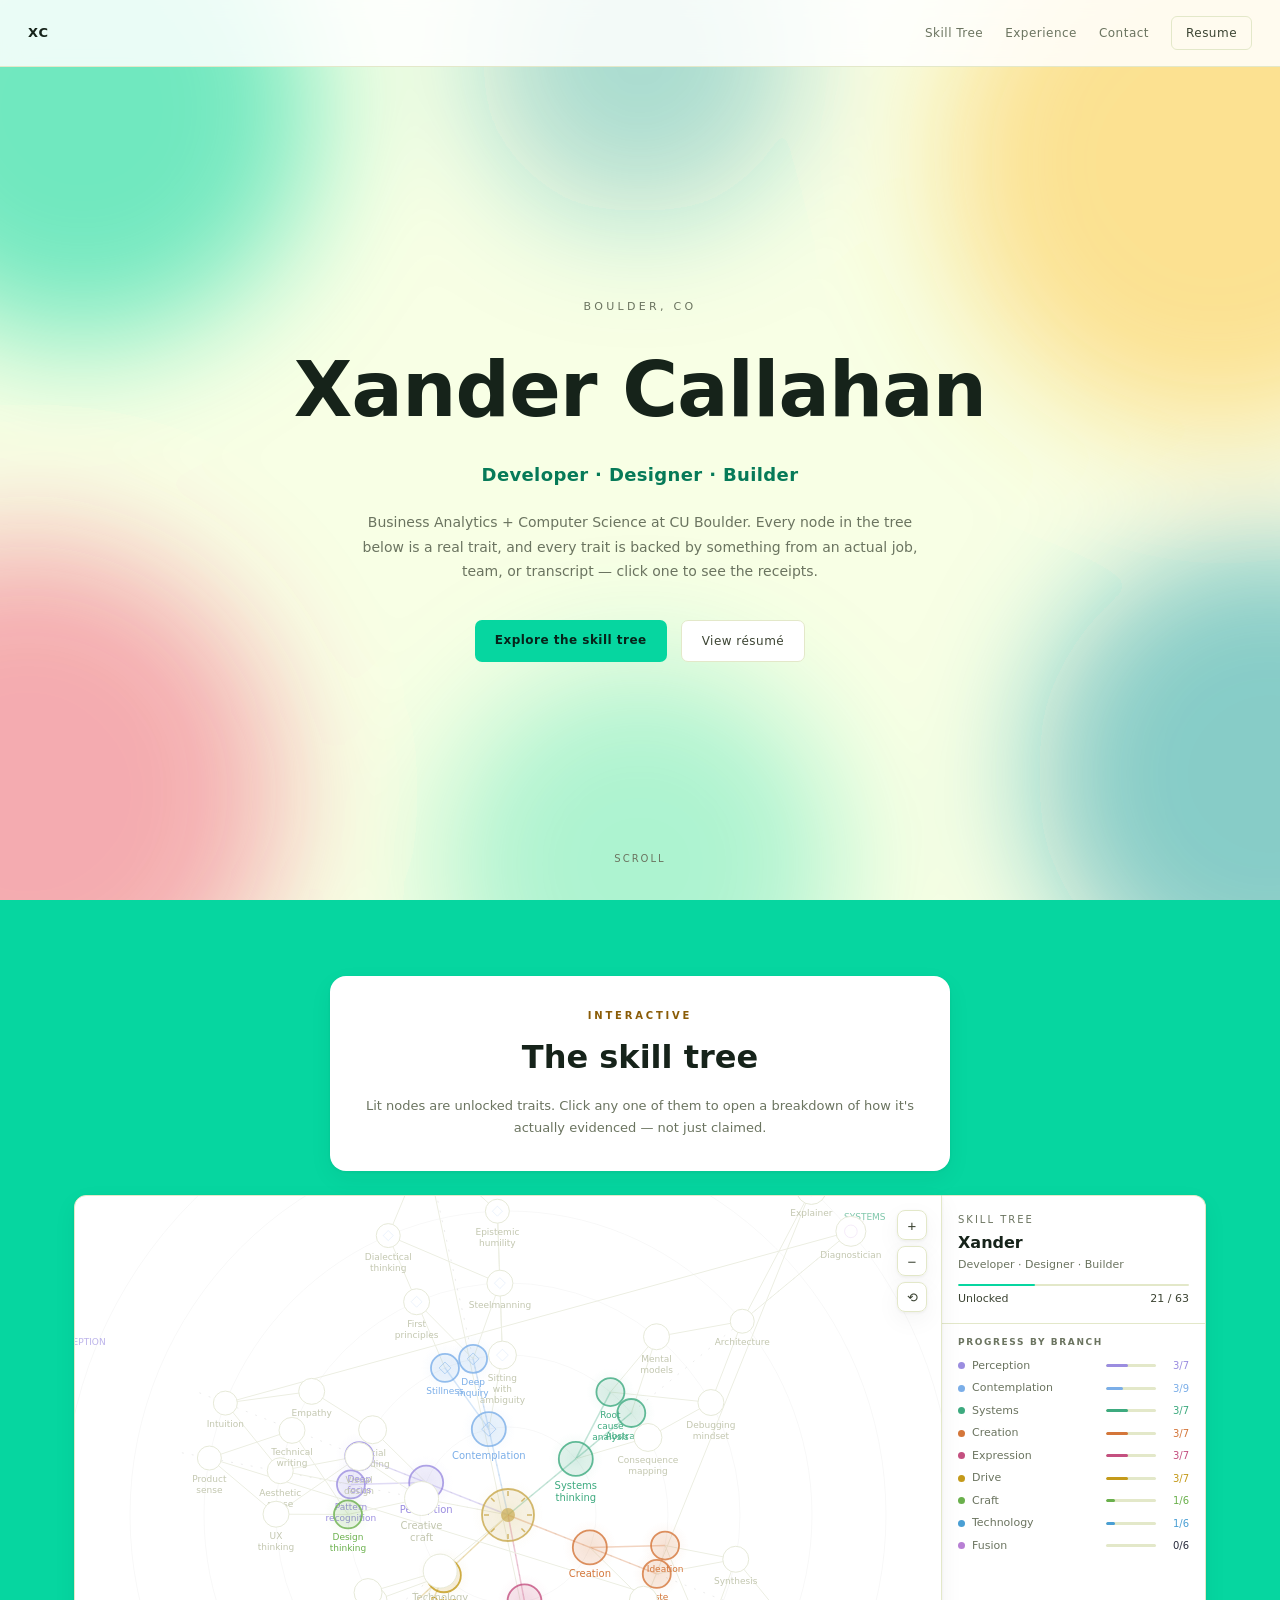
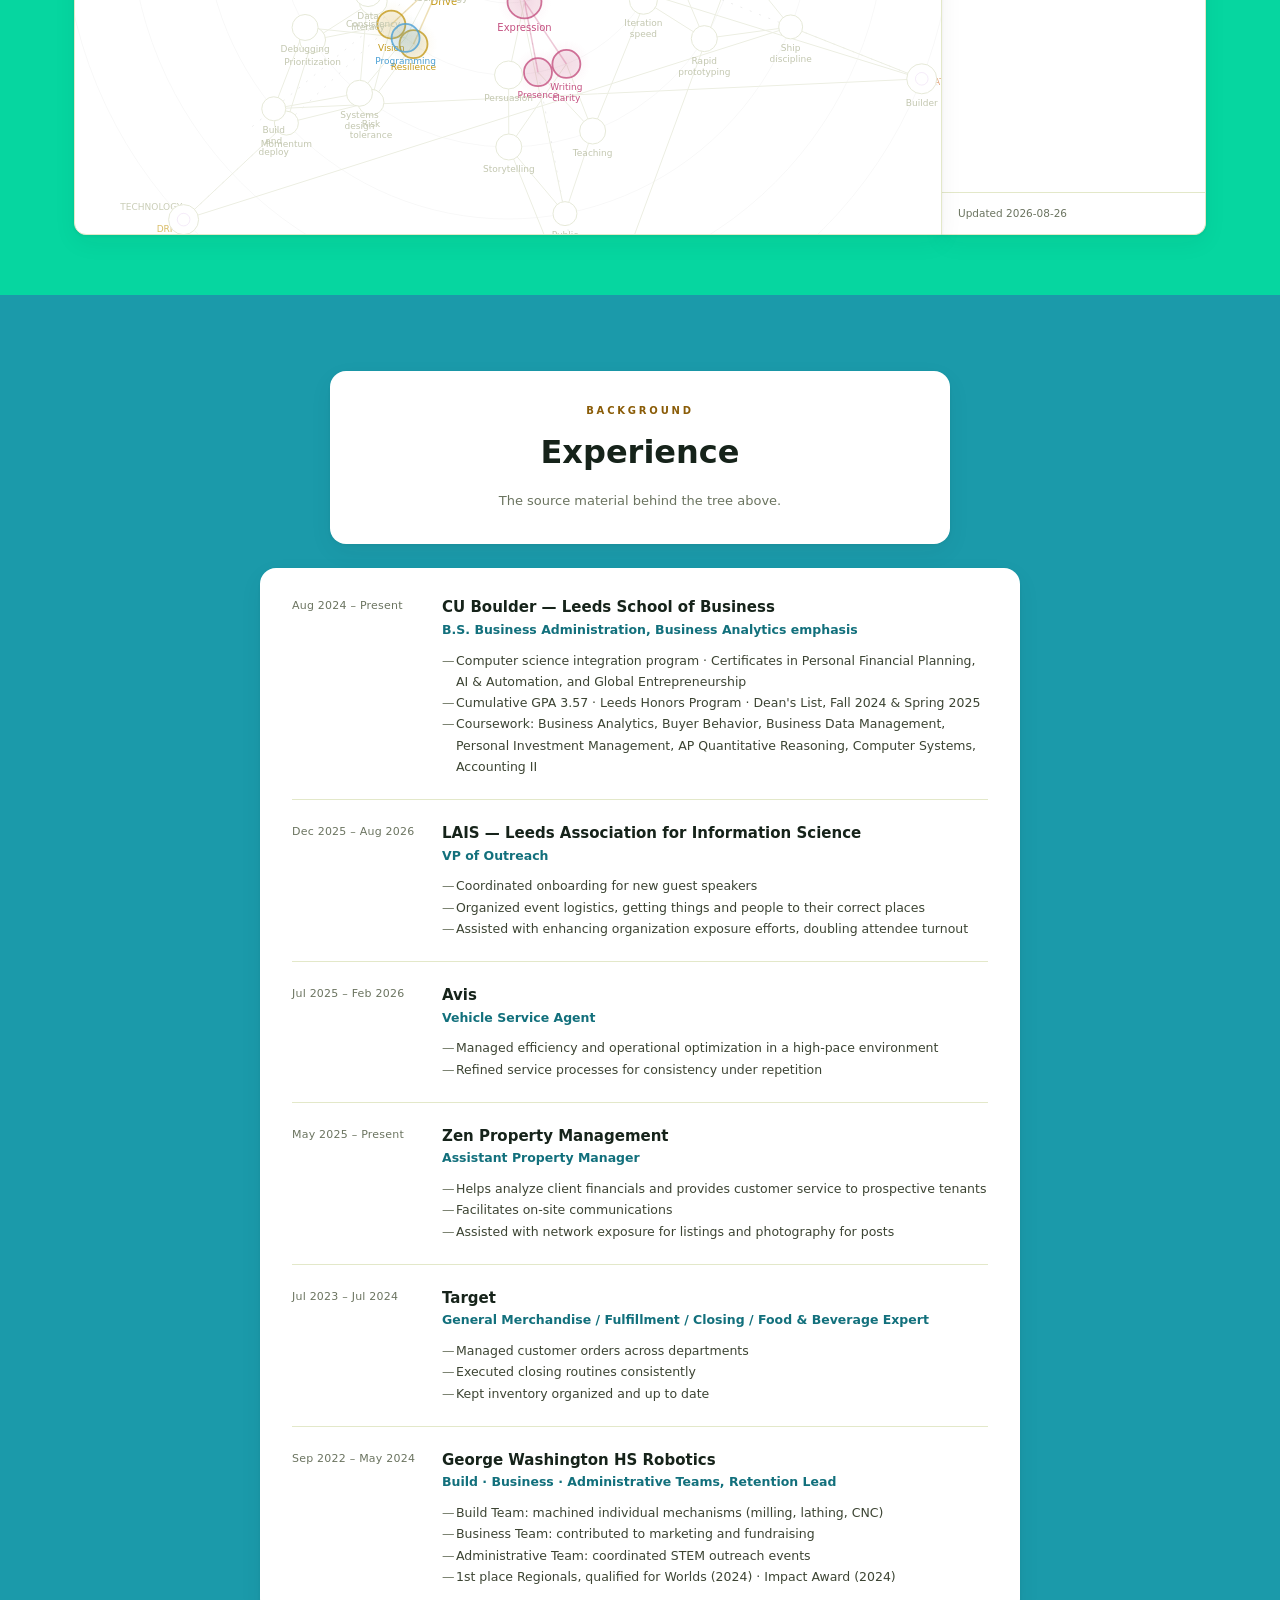
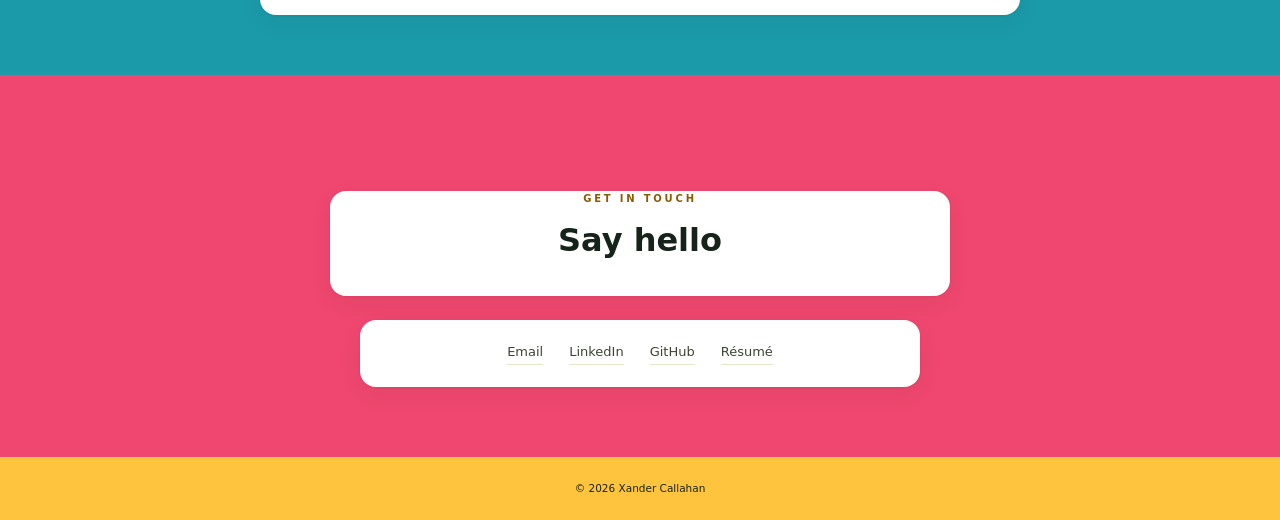
==== commit 1d6bf071: "Add skills.txt reference and pan/zoom on the skill tree skills.txt lists all 63 nodes with attribute" ====
--- a/index.html
+++ b/index.html
@@ -75,7 +75,14 @@
   </div>
 
   <div id="tree-app">
-    <div id="canvas-wrap"><canvas id="c"></canvas></div>
+    <div id="canvas-wrap">
+      <canvas id="c"></canvas>
+      <div class="zoom-controls">
+        <button id="zoom-in" title="Zoom in" aria-label="Zoom in">+</button>
+        <button id="zoom-out" title="Zoom out" aria-label="Zoom out">&minus;</button>
+        <button id="zoom-reset" title="Reset view" aria-label="Reset view">⟲</button>
+      </div>
+    </div>
     <div id="panel">
       <div class="p-header">
         <h1>Skill Tree</h1>
--- a/css/style.css
+++ b/css/style.css
@@ -124,7 +124,22 @@
   box-shadow: var(--shadow);
   min-width: 0;
 }
-canvas { display: block; position: absolute; top: 0; left: 0; }
+canvas { display: block; position: absolute; top: 0; left: 0; cursor: grab; }
+canvas.panning { cursor: grabbing; }
+
+.zoom-controls {
+  position: absolute; top: 14px; right: 14px; z-index: 5;
+  display: flex; flex-direction: column; gap: 6px;
+}
+.zoom-controls button {
+  width: 30px; height: 30px; border-radius: 8px;
+  border: 1px solid var(--border); background: rgba(255,255,255,0.9);
+  color: var(--text); font-size: 15px; line-height: 1; cursor: pointer;
+  display: flex; align-items: center; justify-content: center;
+  box-shadow: var(--shadow); transition: border-color .15s, color .15s;
+}
+.zoom-controls button:hover { border-color: var(--accent); color: var(--accent-text); }
+#zoom-reset { font-size: 13px; }
 
 #panel {
   width: 264px; background: var(--bg2); border: 1px solid var(--border); border-left: none;
